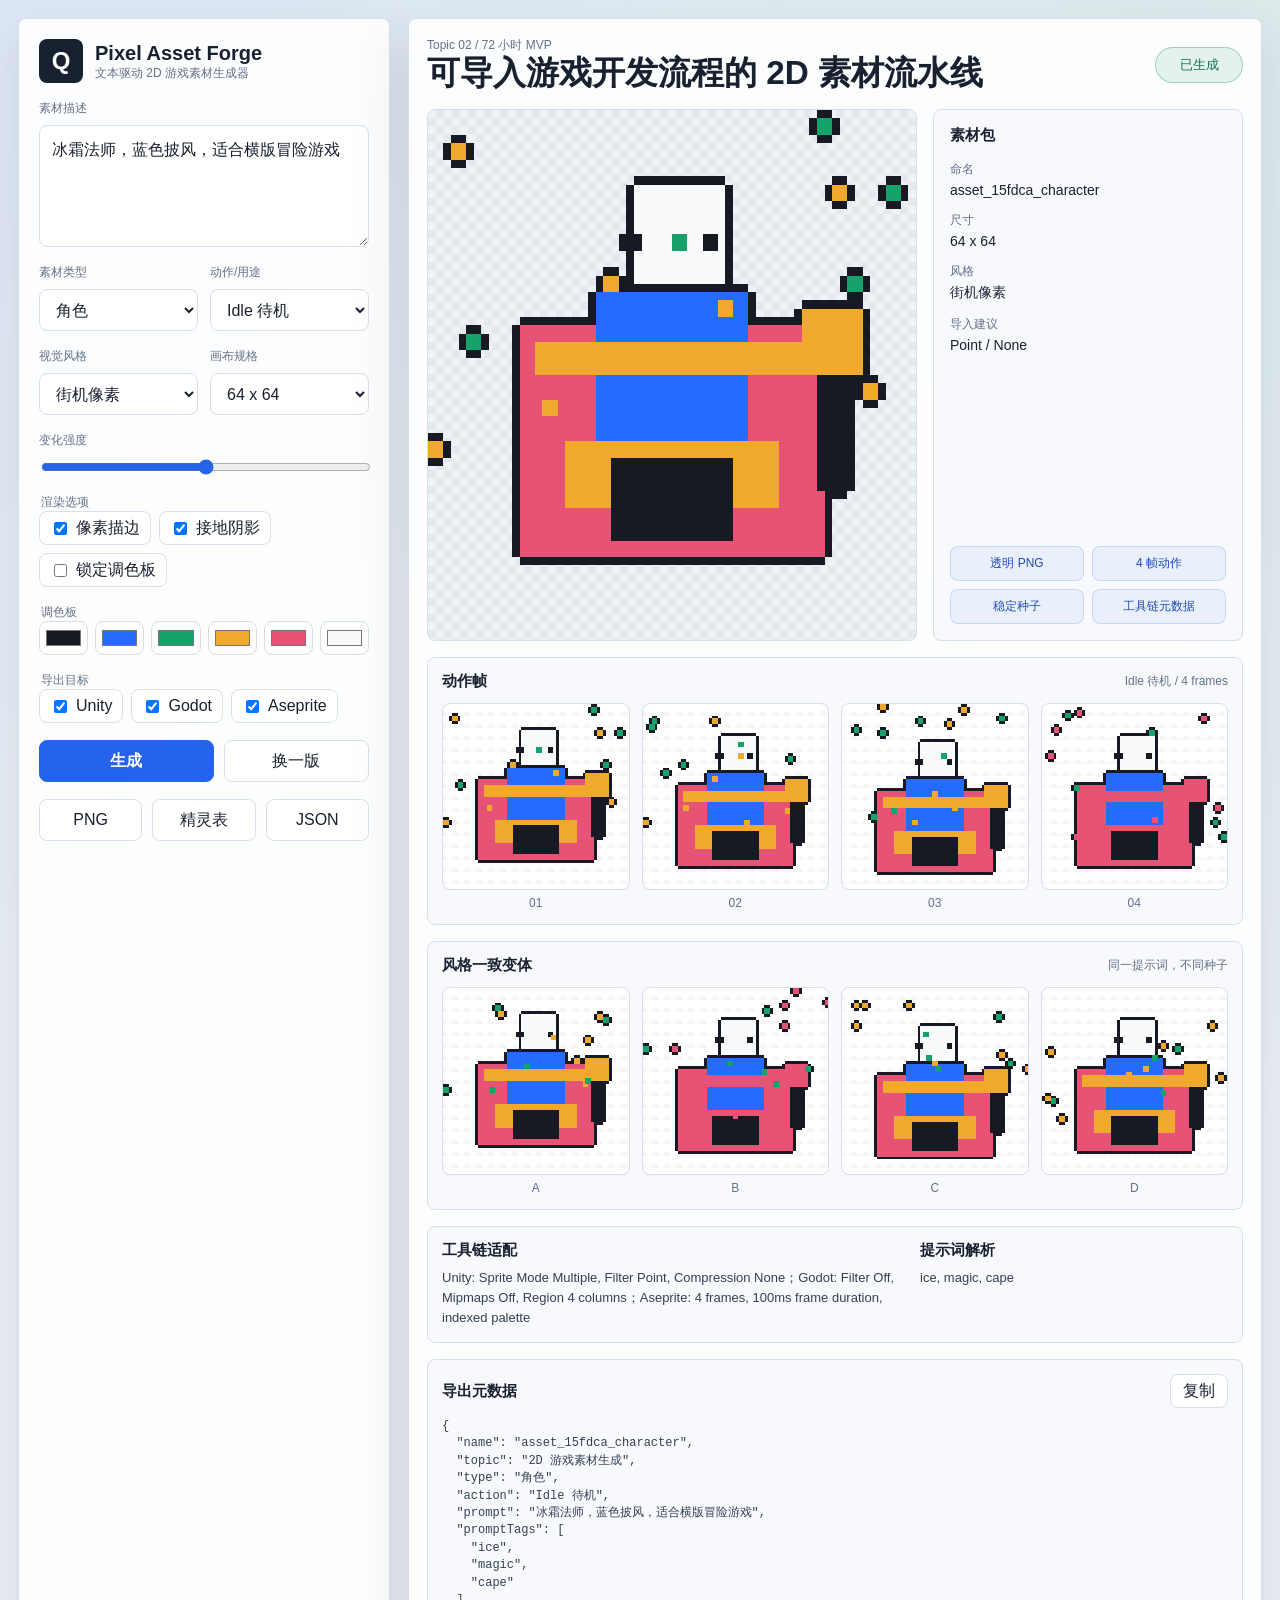
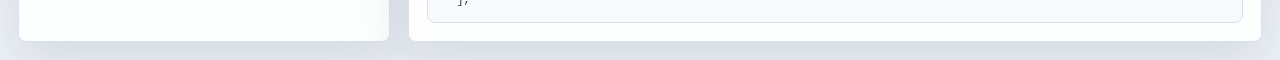
==== index.html @ c749e514 "Build pixel asset generator MVP" ====
<!doctype html>
<html lang="zh-CN">
  <head>
    <meta charset="UTF-8" />
    <meta name="viewport" content="width=device-width, initial-scale=1.0" />
    <title>七牛云训练营 - Pixel Asset Forge</title>
    <link rel="stylesheet" href="./styles.css" />
  </head>
  <body>
    <main class="app-shell">
      <aside class="control-panel" aria-label="生成参数">
        <div class="brand">
          <span class="brand-mark">Q</span>
          <div>
            <h1>Pixel Asset Forge</h1>
            <p>文本驱动 2D 游戏素材生成器</p>
          </div>
        </div>

        <label class="field">
          <span>素材描述</span>
          <textarea id="prompt" rows="4" maxlength="180">冰霜法师，蓝色披风，适合横版冒险游戏</textarea>
        </label>

        <div class="grid-two">
          <label class="field">
            <span>素材类型</span>
            <select id="assetType">
              <option value="character">角色</option>
              <option value="item">道具</option>
              <option value="tile">地块</option>
              <option value="ui">UI 图标</option>
            </select>
          </label>

          <label class="field">
            <span>动作/用途</span>
            <select id="actionMode">
              <option value="idle">Idle 待机</option>
              <option value="run">Run 奔跑</option>
              <option value="attack">Attack 攻击</option>
              <option value="hit">Hit 受击</option>
            </select>
          </label>
        </div>

        <div class="grid-two">
          <label class="field">
            <span>视觉风格</span>
            <select id="stylePreset">
              <option value="arcade">街机像素</option>
              <option value="fantasy">奇幻冒险</option>
              <option value="sciFi">科幻霓虹</option>
              <option value="cozy">温暖手作</option>
              <option value="forest">森林童话</option>
            </select>
          </label>

          <label class="field">
            <span>画布规格</span>
            <select id="size">
              <option value="32">32 x 32</option>
              <option value="48">48 x 48</option>
              <option value="64" selected>64 x 64</option>
              <option value="96">96 x 96</option>
            </select>
          </label>
        </div>

        <label class="field">
          <span>变化强度</span>
          <input id="variance" type="range" min="1" max="9" value="5" />
        </label>

        <fieldset class="field">
          <legend>渲染选项</legend>
          <div class="chip-row" role="group" aria-label="渲染选项">
            <label><input type="checkbox" id="outline" checked /> 像素描边</label>
            <label><input type="checkbox" id="shadow" checked /> 接地阴影</label>
            <label><input type="checkbox" id="paletteLock" /> 锁定调色板</label>
          </div>
        </fieldset>

        <fieldset class="field">
          <legend>调色板</legend>
          <div class="palette-editor" aria-label="调色板颜色">
            <input id="color0" type="color" aria-label="暗部色" />
            <input id="color1" type="color" aria-label="主色" />
            <input id="color2" type="color" aria-label="辅色" />
            <input id="color3" type="color" aria-label="高光色" />
            <input id="color4" type="color" aria-label="强调色" />
            <input id="color5" type="color" aria-label="浅色" />
          </div>
        </fieldset>

        <fieldset class="field">
          <legend>导出目标</legend>
          <div class="chip-row" role="group" aria-label="导出目标">
            <label><input type="checkbox" id="targetUnity" checked /> Unity</label>
            <label><input type="checkbox" id="targetGodot" checked /> Godot</label>
            <label><input type="checkbox" id="targetAseprite" checked /> Aseprite</label>
          </div>
        </fieldset>

        <div class="button-row">
          <button id="generateBtn" class="primary" type="button">生成</button>
          <button id="randomBtn" type="button">换一版</button>
        </div>

        <div class="button-grid">
          <button id="downloadPngBtn" type="button">PNG</button>
          <button id="downloadSheetBtn" type="button">精灵表</button>
          <button id="downloadMetaBtn" type="button">JSON</button>
        </div>
      </aside>

      <section class="workbench" aria-label="素材预览">
        <header class="topbar">
          <div>
            <p class="eyebrow">Topic 02 / 72 小时 MVP</p>
            <h2>可导入游戏开发流程的 2D 素材流水线</h2>
          </div>
          <div class="status-pill" id="statusText">已就绪</div>
        </header>

        <section class="preview-layout">
          <div class="preview-stage">
            <canvas id="mainCanvas" width="512" height="512" aria-label="生成结果"></canvas>
          </div>

          <aside class="inspector" aria-label="素材信息">
            <h3>素材包</h3>
            <dl>
              <div>
                <dt>命名</dt>
                <dd id="assetName">frost_mage_character</dd>
              </div>
              <div>
                <dt>尺寸</dt>
                <dd id="assetSize">64 x 64</dd>
              </div>
              <div>
                <dt>风格</dt>
                <dd id="assetStyle">街机像素</dd>
              </div>
              <div>
                <dt>导入建议</dt>
                <dd id="importHint">Point Filter / No Compression</dd>
              </div>
            </dl>
            <div class="quality-grid" aria-label="质量指标">
              <span>透明 PNG</span>
              <span>4 帧动作</span>
              <span>稳定种子</span>
              <span>工具链元数据</span>
            </div>
          </aside>
        </section>

        <section class="strip-section" aria-label="动作帧">
          <div class="section-head">
            <h3>动作帧</h3>
            <span id="frameLabel">Idle / 4 frames</span>
          </div>
          <div class="canvas-strip">
            <figure>
              <canvas class="motion" width="128" height="128"></canvas>
              <figcaption>01</figcaption>
            </figure>
            <figure>
              <canvas class="motion" width="128" height="128"></canvas>
              <figcaption>02</figcaption>
            </figure>
            <figure>
              <canvas class="motion" width="128" height="128"></canvas>
              <figcaption>03</figcaption>
            </figure>
            <figure>
              <canvas class="motion" width="128" height="128"></canvas>
              <figcaption>04</figcaption>
            </figure>
          </div>
        </section>

        <section class="strip-section" aria-label="生成变体">
          <div class="section-head">
            <h3>风格一致变体</h3>
            <span>同一提示词，不同种子</span>
          </div>
          <div class="canvas-strip">
            <figure>
              <canvas class="variant" width="128" height="128"></canvas>
              <figcaption>A</figcaption>
            </figure>
            <figure>
              <canvas class="variant" width="128" height="128"></canvas>
              <figcaption>B</figcaption>
            </figure>
            <figure>
              <canvas class="variant" width="128" height="128"></canvas>
              <figcaption>C</figcaption>
            </figure>
            <figure>
              <canvas class="variant" width="128" height="128"></canvas>
              <figcaption>D</figcaption>
            </figure>
          </div>
        </section>

        <section class="workflow-panel" aria-label="工作流适配">
          <div>
            <h3>工具链适配</h3>
            <p id="workflowText">Unity / Godot / Aseprite：像素过滤、无压缩、精灵表 4 列。</p>
          </div>
          <div>
            <h3>提示词解析</h3>
            <p id="promptTags">ice, mage, cape</p>
          </div>
        </section>

        <section class="metadata-panel">
          <div class="section-head">
            <h3>导出元数据</h3>
            <button id="copyMetaBtn" type="button">复制</button>
          </div>
          <pre id="metadataOutput"></pre>
        </section>
      </section>
    </main>

    <script src="./app.js"></script>
  </body>
</html>
---- styles.css ----
:root {
  color-scheme: light;
  --ink: #18212f;
  --muted: #627187;
  --panel: #f7f9fc;
  --surface: #ffffff;
  --line: #d7e0ea;
  --blue: #2563eb;
  --green: #15936b;
  --gold: #d99b20;
  --rose: #d84f72;
  --canvas: #eef3f7;
  --shadow: 0 20px 58px rgba(35, 48, 73, 0.13);
}

* {
  box-sizing: border-box;
}

body {
  margin: 0;
  min-height: 100vh;
  background:
    linear-gradient(135deg, rgba(37, 99, 235, 0.08), transparent 35%),
    linear-gradient(225deg, rgba(21, 147, 107, 0.08), transparent 40%),
    #edf2f7;
  color: var(--ink);
  font-family:
    Inter, "Segoe UI", "PingFang SC", "Microsoft YaHei", Arial, sans-serif;
}

button,
textarea,
select,
input {
  font: inherit;
}

button {
  min-height: 42px;
  border: 1px solid var(--line);
  border-radius: 8px;
  background: var(--surface);
  color: var(--ink);
  cursor: pointer;
  transition:
    transform 160ms ease,
    border-color 160ms ease,
    background 160ms ease;
}

button:hover {
  transform: translateY(-1px);
  border-color: #aebbd0;
}

button:active {
  transform: translateY(0);
}

.primary {
  border-color: var(--blue);
  background: var(--blue);
  color: #fff;
  font-weight: 700;
}

.app-shell {
  display: grid;
  grid-template-columns: minmax(304px, 372px) minmax(0, 1fr);
  gap: 18px;
  min-height: 100vh;
  padding: 18px;
}

.control-panel,
.workbench {
  border: 1px solid var(--line);
  border-radius: 8px;
  background: rgba(255, 255, 255, 0.9);
  box-shadow: var(--shadow);
}

.control-panel {
  display: flex;
  flex-direction: column;
  gap: 17px;
  padding: 20px;
}

.brand {
  display: flex;
  align-items: center;
  gap: 12px;
}

.brand-mark {
  display: grid;
  place-items: center;
  flex: 0 0 auto;
  width: 44px;
  height: 44px;
  border-radius: 8px;
  background: var(--ink);
  color: #fff;
  font-size: 24px;
  font-weight: 800;
}

h1,
h2,
h3,
p,
figure {
  margin: 0;
}

h1 {
  font-size: 20px;
  line-height: 1.2;
}

h2 {
  max-width: 860px;
  font-size: clamp(22px, 2.6vw, 34px);
  line-height: 1.16;
}

h3 {
  font-size: 15px;
}

.brand p,
.eyebrow,
.field span,
legend,
dt,
figcaption,
.section-head span {
  color: var(--muted);
  font-size: 12px;
}

.field {
  display: grid;
  gap: 8px;
  margin: 0;
  border: 0;
  padding: 0;
}

textarea,
select {
  width: 100%;
  border: 1px solid var(--line);
  border-radius: 8px;
  background: #fff;
  color: var(--ink);
  outline: none;
}

textarea:focus,
select:focus,
button:focus-visible {
  outline: 2px solid rgba(37, 99, 235, 0.32);
  outline-offset: 2px;
}

textarea {
  min-height: 104px;
  resize: vertical;
  padding: 12px;
  line-height: 1.5;
}

select {
  height: 42px;
  padding: 0 12px;
}

input[type="range"] {
  width: 100%;
  accent-color: var(--blue);
}

input[type="color"] {
  width: 100%;
  height: 34px;
  border: 1px solid var(--line);
  border-radius: 8px;
  background: #fff;
  padding: 4px;
}

.grid-two {
  display: grid;
  grid-template-columns: 1fr 1fr;
  gap: 12px;
}

.chip-row {
  display: flex;
  flex-wrap: wrap;
  gap: 8px;
}

.chip-row label {
  display: inline-flex;
  align-items: center;
  gap: 6px;
  min-height: 34px;
  border: 1px solid var(--line);
  border-radius: 8px;
  background: #fff;
  padding: 0 10px;
}

.palette-editor {
  display: grid;
  grid-template-columns: repeat(6, 1fr);
  gap: 7px;
}

.button-row,
.button-grid {
  display: grid;
  gap: 10px;
}

.button-row {
  grid-template-columns: 1.2fr 1fr;
}

.button-grid {
  grid-template-columns: repeat(3, 1fr);
}

.workbench {
  display: grid;
  grid-template-rows: auto minmax(320px, 1fr) auto auto auto;
  gap: 16px;
  overflow: hidden;
  padding: 18px;
}

.topbar,
.section-head {
  display: flex;
  align-items: center;
  justify-content: space-between;
  gap: 16px;
}

.status-pill {
  flex: 0 0 auto;
  min-width: 88px;
  border: 1px solid rgba(21, 147, 107, 0.34);
  border-radius: 999px;
  background: rgba(21, 147, 107, 0.1);
  color: #0f7354;
  padding: 8px 12px;
  text-align: center;
  font-size: 13px;
}

.preview-layout {
  display: grid;
  grid-template-columns: minmax(290px, 1fr) minmax(230px, 310px);
  gap: 16px;
  min-height: 0;
}

.preview-stage {
  display: grid;
  place-items: center;
  min-height: 380px;
  border: 1px solid var(--line);
  border-radius: 8px;
  background:
    linear-gradient(45deg, rgba(24, 33, 47, 0.05) 25%, transparent 25%),
    linear-gradient(-45deg, rgba(24, 33, 47, 0.05) 25%, transparent 25%),
    linear-gradient(45deg, transparent 75%, rgba(24, 33, 47, 0.05) 75%),
    linear-gradient(-45deg, transparent 75%, rgba(24, 33, 47, 0.05) 75%),
    var(--canvas);
  background-position:
    0 0,
    0 8px,
    8px -8px,
    -8px 0;
  background-size: 16px 16px;
}

#mainCanvas {
  width: min(69vmin, 530px);
  height: min(69vmin, 530px);
  max-width: 100%;
  image-rendering: pixelated;
}

.inspector,
.metadata-panel,
.workflow-panel,
.strip-section {
  border: 1px solid var(--line);
  border-radius: 8px;
  background: var(--panel);
}

.inspector {
  display: flex;
  flex-direction: column;
  gap: 16px;
  padding: 16px;
}

dl {
  display: grid;
  gap: 14px;
  margin: 0;
}

dd {
  margin: 4px 0 0;
  font-size: 14px;
  overflow-wrap: anywhere;
}

.quality-grid {
  display: grid;
  grid-template-columns: 1fr 1fr;
  gap: 8px;
  margin-top: auto;
}

.quality-grid span {
  min-height: 32px;
  border: 1px solid rgba(37, 99, 235, 0.18);
  border-radius: 8px;
  background: rgba(37, 99, 235, 0.06);
  color: #1f4bb2;
  padding: 8px;
  font-size: 12px;
  text-align: center;
}

.strip-section {
  display: grid;
  gap: 12px;
  padding: 14px;
}

.canvas-strip {
  display: grid;
  grid-template-columns: repeat(4, minmax(82px, 1fr));
  gap: 12px;
}

.canvas-strip figure {
  display: grid;
  gap: 6px;
  min-width: 0;
}

.variant,
.motion {
  width: 100%;
  aspect-ratio: 1;
  border: 1px solid var(--line);
  border-radius: 8px;
  background:
    linear-gradient(45deg, rgba(24, 33, 47, 0.04) 25%, transparent 25%),
    linear-gradient(-45deg, rgba(24, 33, 47, 0.04) 25%, transparent 25%),
    #fff;
  background-size: 12px 12px;
  image-rendering: pixelated;
}

figcaption {
  text-align: center;
}

.workflow-panel {
  display: grid;
  grid-template-columns: 1.2fr 0.8fr;
  gap: 16px;
  padding: 14px;
}

.workflow-panel p {
  margin-top: 8px;
  color: #334155;
  font-size: 13px;
  line-height: 1.55;
}

.metadata-panel {
  min-height: 154px;
  padding: 14px;
}

.metadata-panel .section-head button {
  min-height: 34px;
  padding: 0 12px;
}

pre {
  max-height: 190px;
  margin: 10px 0 0;
  overflow: auto;
  color: #334155;
  font-size: 12px;
  line-height: 1.45;
  white-space: pre-wrap;
}

@media (max-width: 980px) {
  .app-shell,
  .preview-layout {
    grid-template-columns: 1fr;
  }

  .app-shell {
    padding: 12px;
  }

  .control-panel,
  .workbench {
    box-shadow: 0 12px 34px rgba(35, 48, 73, 0.11);
  }
}

@media (max-width: 620px) {
  .grid-two,
  .button-row,
  .button-grid,
  .canvas-strip,
  .workflow-panel {
    grid-template-columns: 1fr;
  }

  .topbar,
  .section-head {
    align-items: flex-start;
    flex-direction: column;
  }

  .preview-stage {
    min-height: 284px;
  }

  .palette-editor {
    grid-template-columns: repeat(3, 1fr);
  }
}
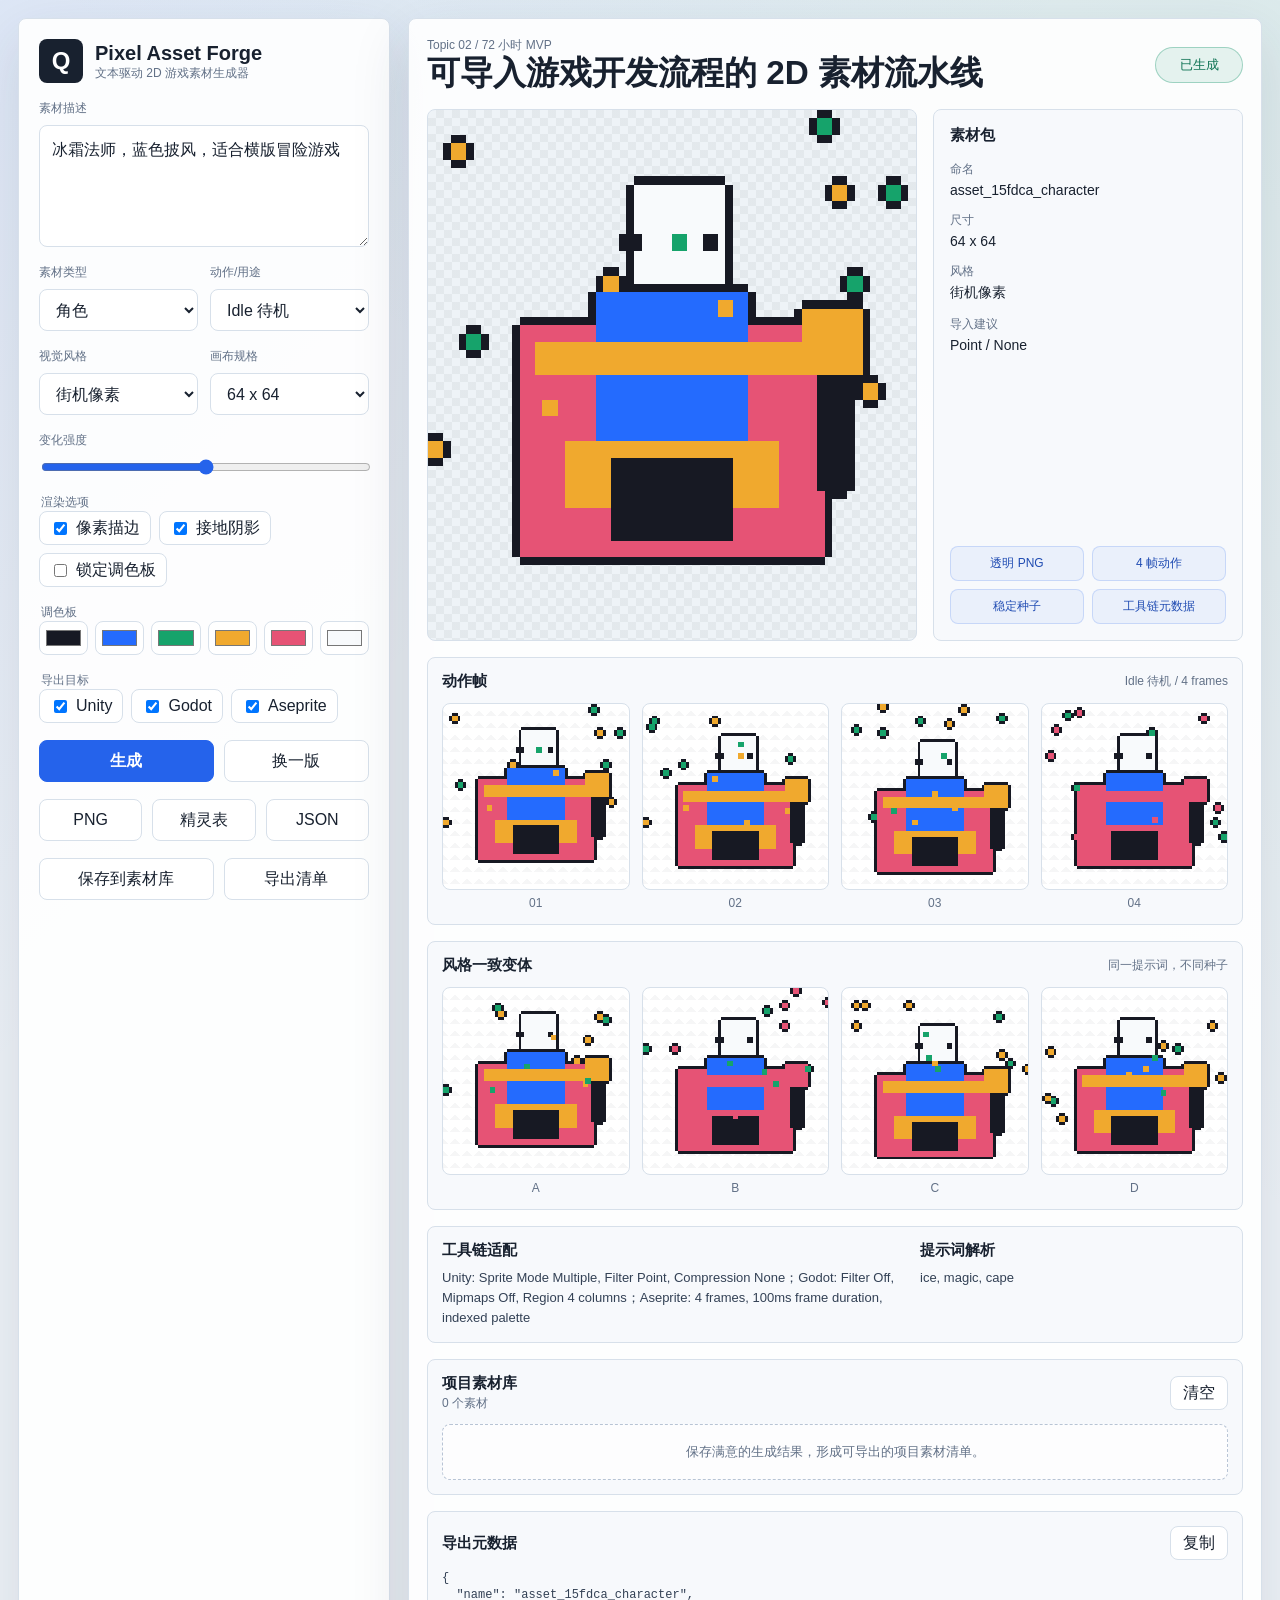
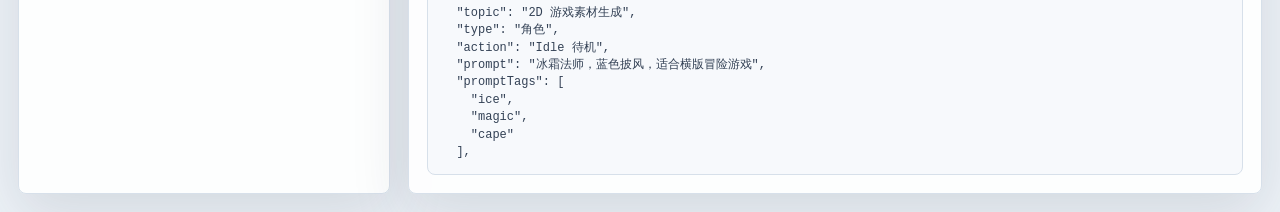
==== commit ec3da37b: "Add project asset library" ====
--- a/index.html
+++ b/index.html
@@ -112,6 +112,11 @@
           <button id="downloadSheetBtn" type="button">精灵表</button>
           <button id="downloadMetaBtn" type="button">JSON</button>
         </div>
+
+        <div class="button-row">
+          <button id="saveLibraryBtn" type="button">保存到素材库</button>
+          <button id="downloadLibraryBtn" type="button">导出清单</button>
+        </div>
       </aside>
 
       <section class="workbench" aria-label="素材预览">
@@ -218,6 +223,19 @@
           </div>
         </section>
 
+        <section class="library-panel" aria-label="项目素材库">
+          <div class="section-head">
+            <div>
+              <h3>项目素材库</h3>
+              <span id="libraryCount">0 assets</span>
+            </div>
+            <button id="clearLibraryBtn" type="button">清空</button>
+          </div>
+          <div class="library-grid" id="libraryGrid">
+            <p class="empty-state">保存满意的生成结果，形成可导出的项目素材清单。</p>
+          </div>
+        </section>
+
         <section class="metadata-panel">
           <div class="section-head">
             <h3>导出元数据</h3>
--- a/styles.css
+++ b/styles.css
@@ -300,6 +300,7 @@
 .inspector,
 .metadata-panel,
 .workflow-panel,
+.library-panel,
 .strip-section {
   border: 1px solid var(--line);
   border-radius: 8px;
@@ -391,6 +392,97 @@
   color: #334155;
   font-size: 13px;
   line-height: 1.55;
+}
+
+.library-panel {
+  display: grid;
+  gap: 12px;
+  padding: 14px;
+}
+
+.library-panel .section-head button {
+  min-height: 34px;
+  padding: 0 12px;
+}
+
+.library-grid {
+  display: grid;
+  grid-template-columns: repeat(3, minmax(0, 1fr));
+  gap: 12px;
+}
+
+.empty-state {
+  grid-column: 1 / -1;
+  border: 1px dashed #b8c4d5;
+  border-radius: 8px;
+  background: rgba(255, 255, 255, 0.68);
+  color: var(--muted);
+  padding: 18px;
+  text-align: center;
+  font-size: 13px;
+}
+
+.library-card {
+  display: grid;
+  grid-template-columns: 72px minmax(0, 1fr);
+  gap: 10px;
+  min-width: 0;
+  border: 1px solid var(--line);
+  border-radius: 8px;
+  background: #fff;
+  padding: 10px;
+}
+
+.library-card img {
+  width: 72px;
+  height: 72px;
+  border: 1px solid var(--line);
+  border-radius: 8px;
+  background:
+    linear-gradient(45deg, rgba(24, 33, 47, 0.04) 25%, transparent 25%),
+    linear-gradient(-45deg, rgba(24, 33, 47, 0.04) 25%, transparent 25%),
+    #fff;
+  background-size: 10px 10px;
+  image-rendering: pixelated;
+  object-fit: contain;
+}
+
+.library-card-body {
+  display: grid;
+  gap: 6px;
+  min-width: 0;
+}
+
+.library-card h4 {
+  margin: 0;
+  overflow: hidden;
+  font-size: 13px;
+  text-overflow: ellipsis;
+  white-space: nowrap;
+}
+
+.library-card p {
+  color: #475569;
+  font-size: 12px;
+  line-height: 1.35;
+}
+
+.library-tags {
+  overflow: hidden;
+  text-overflow: ellipsis;
+  white-space: nowrap;
+}
+
+.library-actions {
+  display: grid;
+  grid-template-columns: 1fr 1fr;
+  gap: 6px;
+}
+
+.library-actions button {
+  min-height: 30px;
+  padding: 0 8px;
+  font-size: 12px;
 }
 
 .metadata-panel {
@@ -434,7 +526,8 @@
   .button-row,
   .button-grid,
   .canvas-strip,
-  .workflow-panel {
+  .workflow-panel,
+  .library-grid {
     grid-template-columns: 1fr;
   }
 
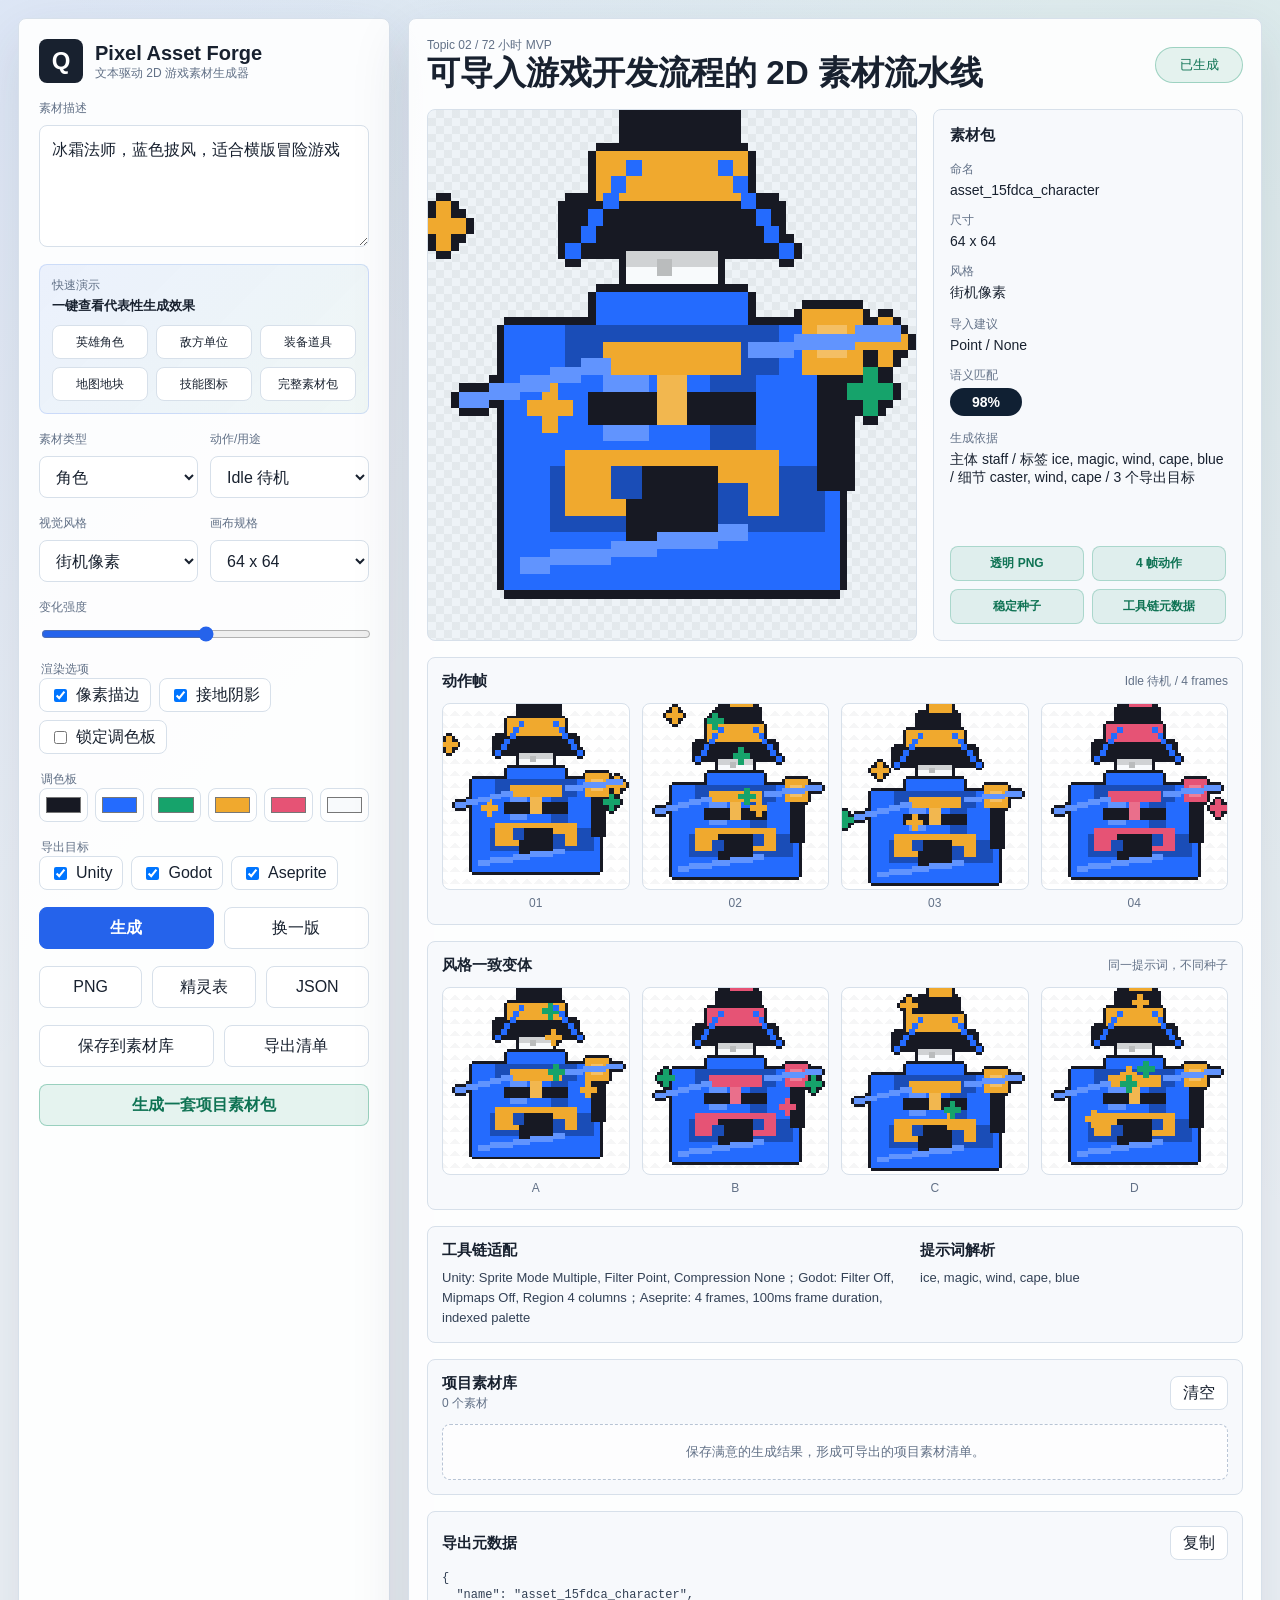
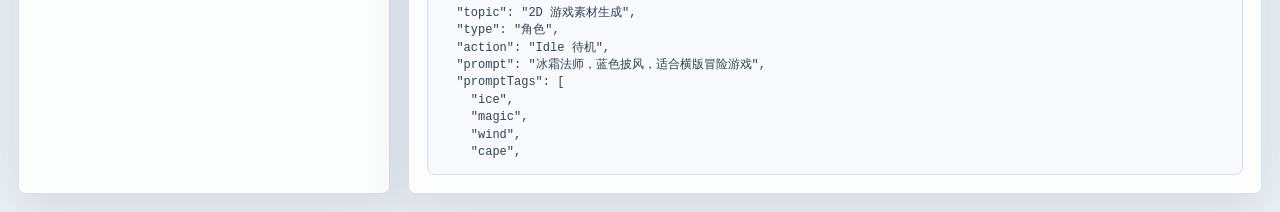
==== commit f3eff52f: "Add judge-ready demo workflow" ====
--- a/index.html
+++ b/index.html
@@ -22,6 +22,21 @@
           <textarea id="prompt" rows="4" maxlength="180">冰霜法师，蓝色披风，适合横版冒险游戏</textarea>
         </label>
 
+        <section class="demo-panel" aria-label="高质量演示案例">
+          <div class="mini-section-head">
+            <span>快速演示</span>
+            <strong>一键查看代表性生成效果</strong>
+          </div>
+          <div class="demo-grid">
+            <button type="button" data-demo="hero">英雄角色</button>
+            <button type="button" data-demo="enemy">敌方单位</button>
+            <button type="button" data-demo="weapon">装备道具</button>
+            <button type="button" data-demo="tile">地图地块</button>
+            <button type="button" data-demo="ui">技能图标</button>
+            <button type="button" data-demo="pack">完整素材包</button>
+          </div>
+        </section>
+
         <div class="grid-two">
           <label class="field">
             <span>素材类型</span>
@@ -117,6 +132,8 @@
           <button id="saveLibraryBtn" type="button">保存到素材库</button>
           <button id="downloadLibraryBtn" type="button">导出清单</button>
         </div>
+
+        <button id="generatePackBtn" class="secondary-action" type="button">生成一套项目素材包</button>
       </aside>
 
       <section class="workbench" aria-label="素材预览">
@@ -152,12 +169,20 @@
                 <dt>导入建议</dt>
                 <dd id="importHint">Point Filter / No Compression</dd>
               </div>
+              <div>
+                <dt>语义匹配</dt>
+                <dd><span id="matchScore" class="score-badge">--</span></dd>
+              </div>
+              <div>
+                <dt>生成依据</dt>
+                <dd id="semanticSummary">等待生成</dd>
+              </div>
             </dl>
             <div class="quality-grid" aria-label="质量指标">
-              <span>透明 PNG</span>
-              <span>4 帧动作</span>
-              <span>稳定种子</span>
-              <span>工具链元数据</span>
+              <span id="qualityPng">透明 PNG</span>
+              <span id="qualityFrames">4 帧动作</span>
+              <span id="qualitySeed">稳定种子</span>
+              <span id="qualityMeta">工具链元数据</span>
             </div>
           </aside>
         </section>
--- a/styles.css
+++ b/styles.css
@@ -149,6 +149,41 @@
   padding: 0;
 }
 
+.demo-panel {
+  display: grid;
+  gap: 10px;
+  border: 1px solid rgba(37, 99, 235, 0.16);
+  border-radius: 8px;
+  background: linear-gradient(135deg, rgba(37, 99, 235, 0.08), rgba(21, 147, 107, 0.06));
+  padding: 12px;
+}
+
+.mini-section-head {
+  display: grid;
+  gap: 3px;
+}
+
+.mini-section-head span {
+  color: var(--muted);
+  font-size: 12px;
+}
+
+.mini-section-head strong {
+  font-size: 13px;
+}
+
+.demo-grid {
+  display: grid;
+  grid-template-columns: repeat(3, minmax(0, 1fr));
+  gap: 8px;
+}
+
+.demo-grid button {
+  min-height: 34px;
+  padding: 0 8px;
+  font-size: 12px;
+}
+
 textarea,
 select {
   width: 100%;
@@ -233,6 +268,13 @@
 
 .button-grid {
   grid-template-columns: repeat(3, 1fr);
+}
+
+.secondary-action {
+  border-color: rgba(21, 147, 107, 0.36);
+  background: rgba(21, 147, 107, 0.1);
+  color: #0f7354;
+  font-weight: 700;
 }
 
 .workbench {
@@ -326,6 +368,17 @@
   overflow-wrap: anywhere;
 }
 
+.score-badge {
+  display: inline-grid;
+  min-width: 72px;
+  border-radius: 999px;
+  background: #102033;
+  color: #fff;
+  padding: 6px 10px;
+  text-align: center;
+  font-weight: 800;
+}
+
 .quality-grid {
   display: grid;
   grid-template-columns: 1fr 1fr;
@@ -342,6 +395,13 @@
   padding: 8px;
   font-size: 12px;
   text-align: center;
+}
+
+.quality-grid span.ready {
+  border-color: rgba(21, 147, 107, 0.26);
+  background: rgba(21, 147, 107, 0.1);
+  color: #0f7354;
+  font-weight: 700;
 }
 
 .strip-section {
@@ -522,6 +582,18 @@
 }
 
 @media (max-width: 620px) {
+  html,
+  body {
+    overflow-x: hidden;
+  }
+
+  .app-shell,
+  .control-panel,
+  .workbench {
+    min-width: 0;
+    width: 100%;
+  }
+
   .grid-two,
   .button-row,
   .button-grid,
@@ -544,4 +616,12 @@
   .palette-editor {
     grid-template-columns: repeat(3, 1fr);
   }
-}
+
+  .chip-row label {
+    flex: 1 1 100%;
+  }
+
+  .demo-grid {
+    grid-template-columns: repeat(2, minmax(0, 1fr));
+  }
+}
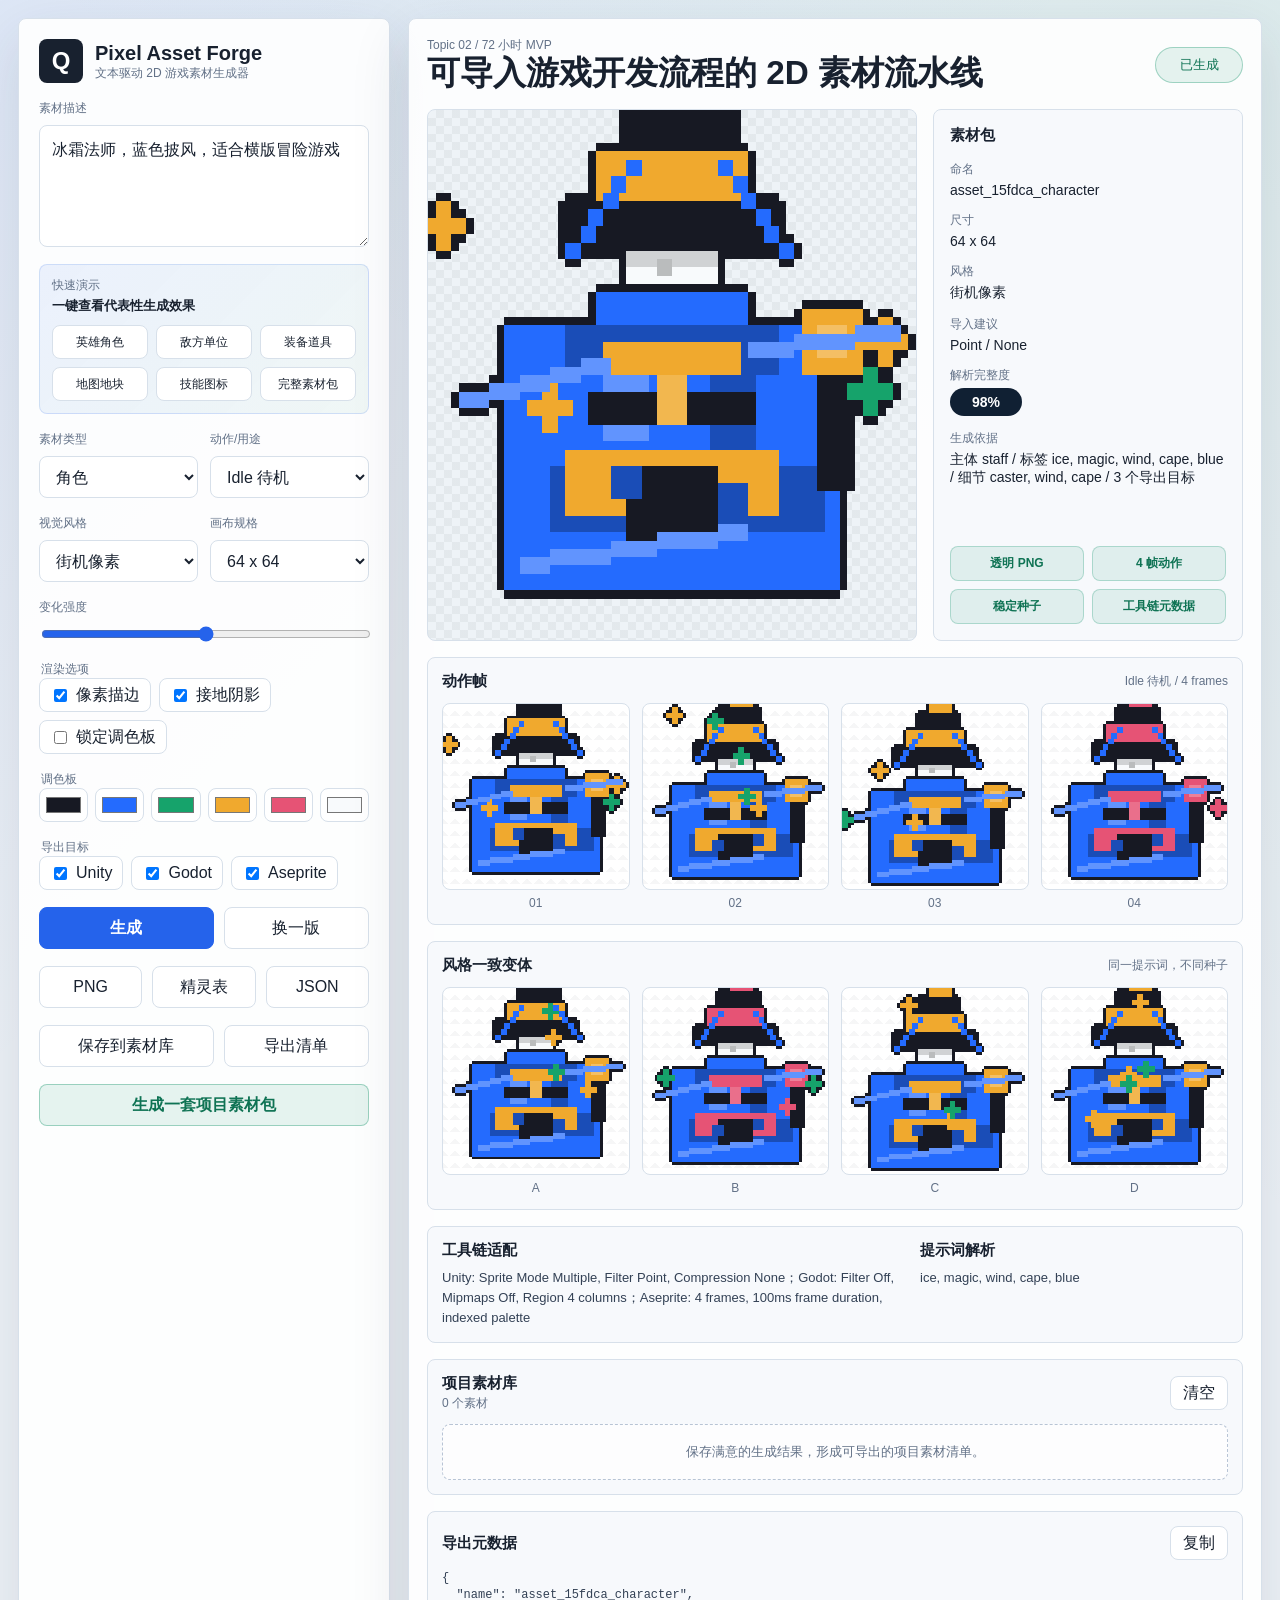
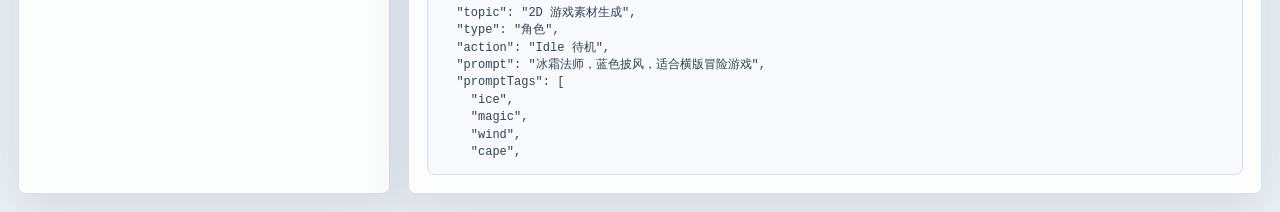
==== commit 11260812: "Add submission demo assets" ====
--- a/index.html
+++ b/index.html
@@ -170,7 +170,7 @@
                 <dd id="importHint">Point Filter / No Compression</dd>
               </div>
               <div>
-                <dt>语义匹配</dt>
+                <dt>解析完整度</dt>
                 <dd><span id="matchScore" class="score-badge">--</span></dd>
               </div>
               <div>
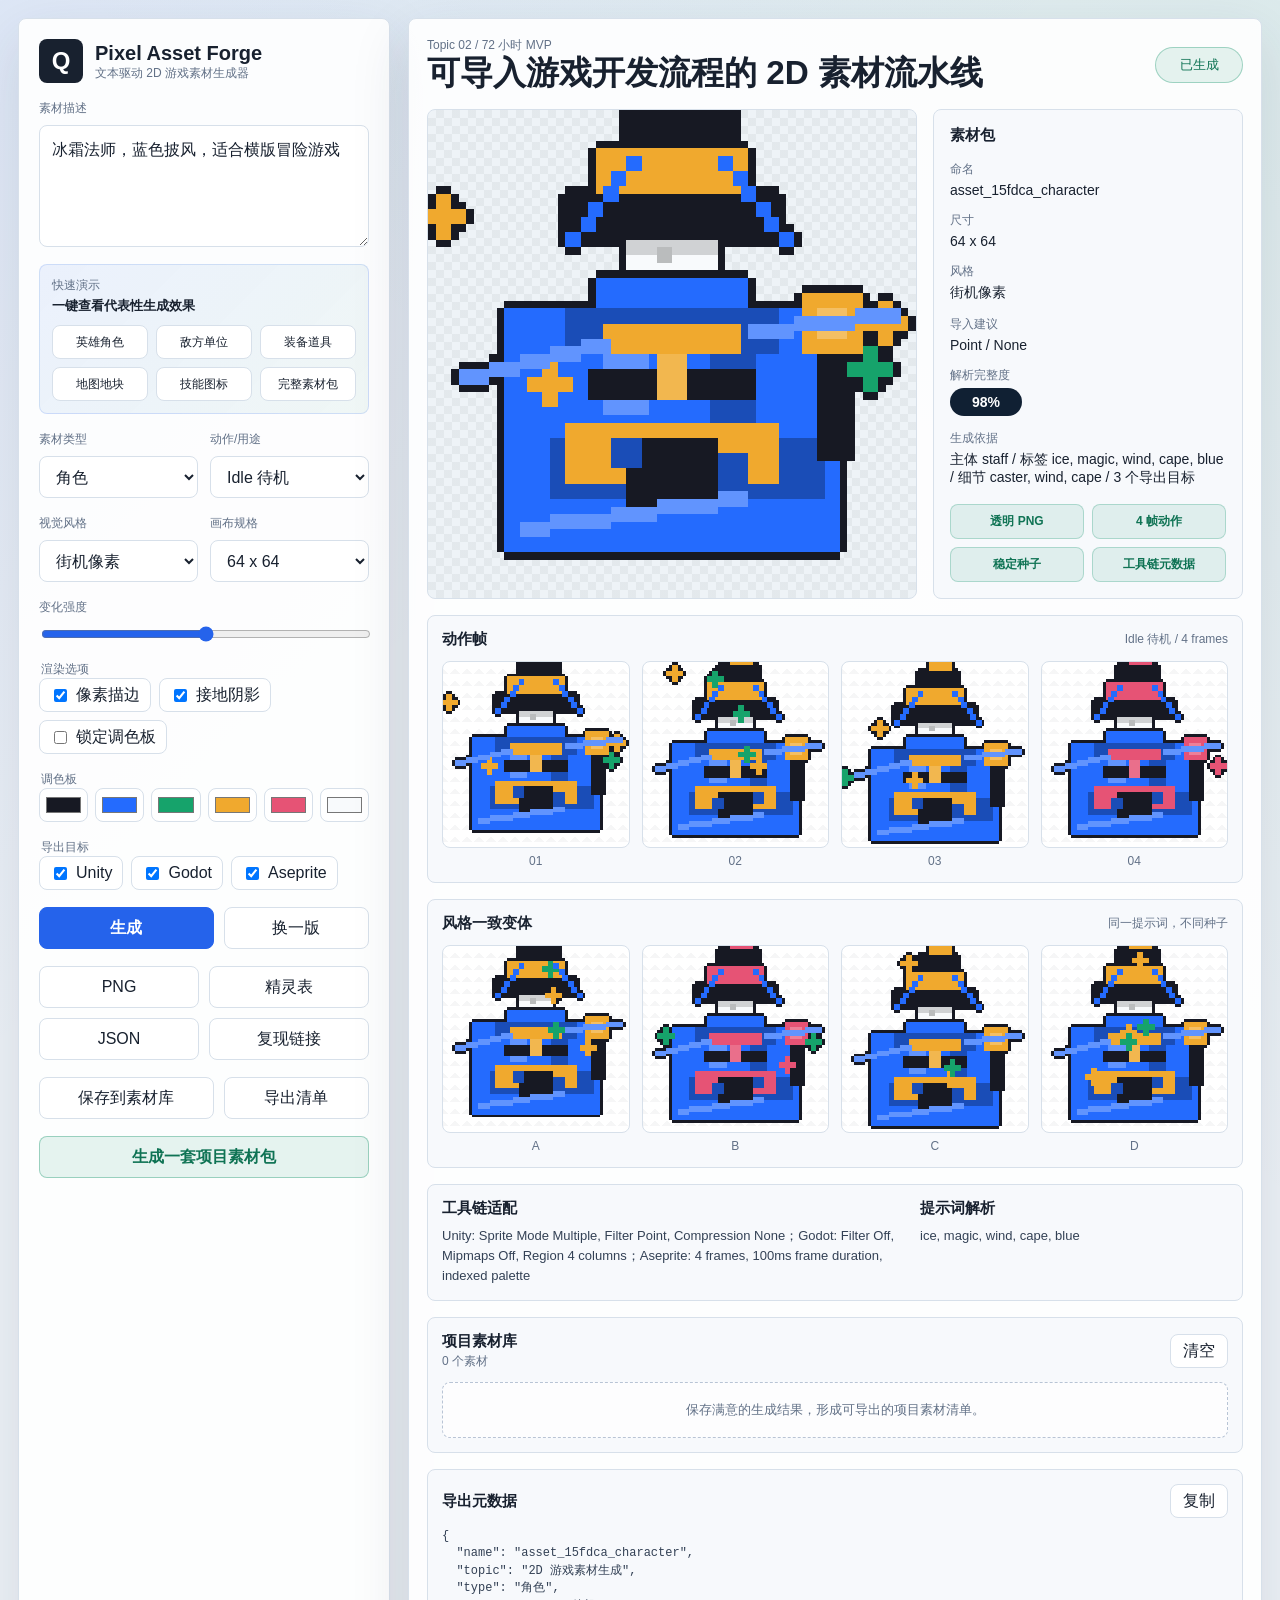
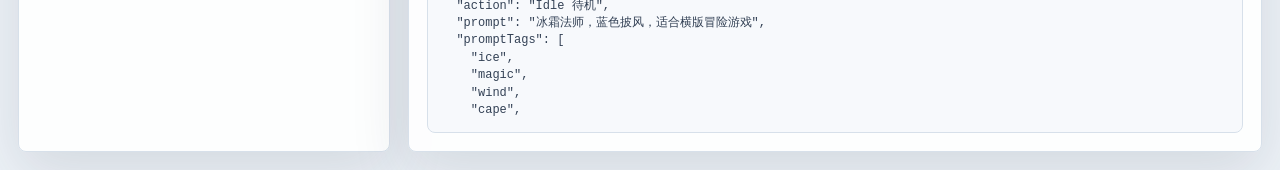
==== commit a8f13fed: "Polish reproducibility and project checks" ====
--- a/index.html
+++ b/index.html
@@ -126,6 +126,7 @@
           <button id="downloadPngBtn" type="button">PNG</button>
           <button id="downloadSheetBtn" type="button">精灵表</button>
           <button id="downloadMetaBtn" type="button">JSON</button>
+          <button id="copyLinkBtn" type="button">复现链接</button>
         </div>
 
         <div class="button-row">
--- a/styles.css
+++ b/styles.css
@@ -267,7 +267,7 @@
 }
 
 .button-grid {
-  grid-template-columns: repeat(3, 1fr);
+  grid-template-columns: repeat(2, 1fr);
 }
 
 .secondary-action {
@@ -279,8 +279,10 @@
 
 .workbench {
   display: grid;
+  grid-template-columns: minmax(0, 1fr);
   grid-template-rows: auto minmax(320px, 1fr) auto auto auto;
   gap: 16px;
+  min-width: 0;
   overflow: hidden;
   padding: 18px;
 }
@@ -309,12 +311,14 @@
   display: grid;
   grid-template-columns: minmax(290px, 1fr) minmax(230px, 310px);
   gap: 16px;
+  min-width: 0;
   min-height: 0;
 }
 
 .preview-stage {
   display: grid;
   place-items: center;
+  min-width: 0;
   min-height: 380px;
   border: 1px solid var(--line);
   border-radius: 8px;
@@ -334,7 +338,8 @@
 
 #mainCanvas {
   width: min(69vmin, 530px);
-  height: min(69vmin, 530px);
+  height: auto;
+  aspect-ratio: 1;
   max-width: 100%;
   image-rendering: pixelated;
 }
@@ -407,6 +412,7 @@
 .strip-section {
   display: grid;
   gap: 12px;
+  min-width: 0;
   padding: 14px;
 }
 
@@ -414,6 +420,7 @@
   display: grid;
   grid-template-columns: repeat(4, minmax(82px, 1fr));
   gap: 12px;
+  min-width: 0;
 }
 
 .canvas-strip figure {
@@ -597,10 +604,13 @@
   .grid-two,
   .button-row,
   .button-grid,
-  .canvas-strip,
   .workflow-panel,
   .library-grid {
     grid-template-columns: 1fr;
+  }
+
+  .canvas-strip {
+    grid-template-columns: repeat(2, minmax(0, 1fr));
   }
 
   .topbar,
@@ -613,6 +623,10 @@
     min-height: 284px;
   }
 
+  #mainCanvas {
+    width: min(100%, 284px);
+  }
+
   .palette-editor {
     grid-template-columns: repeat(3, 1fr);
   }
